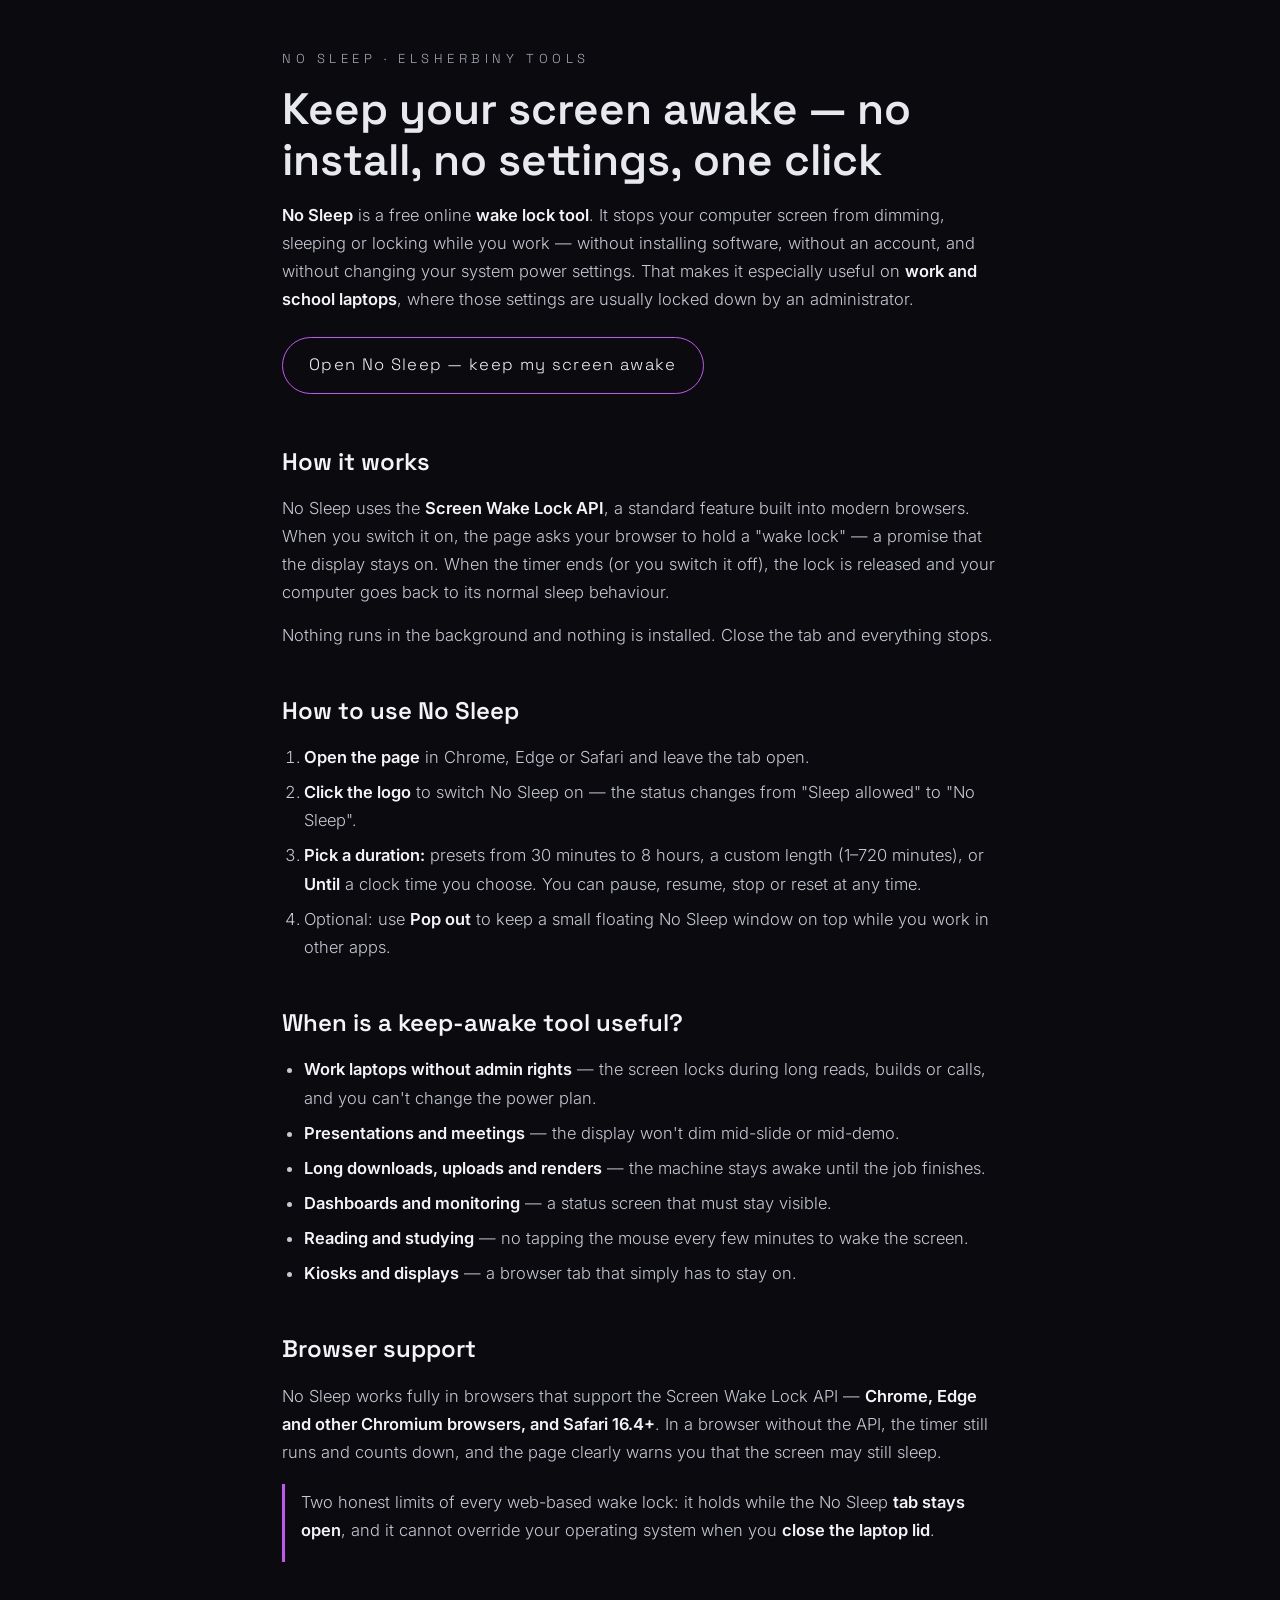
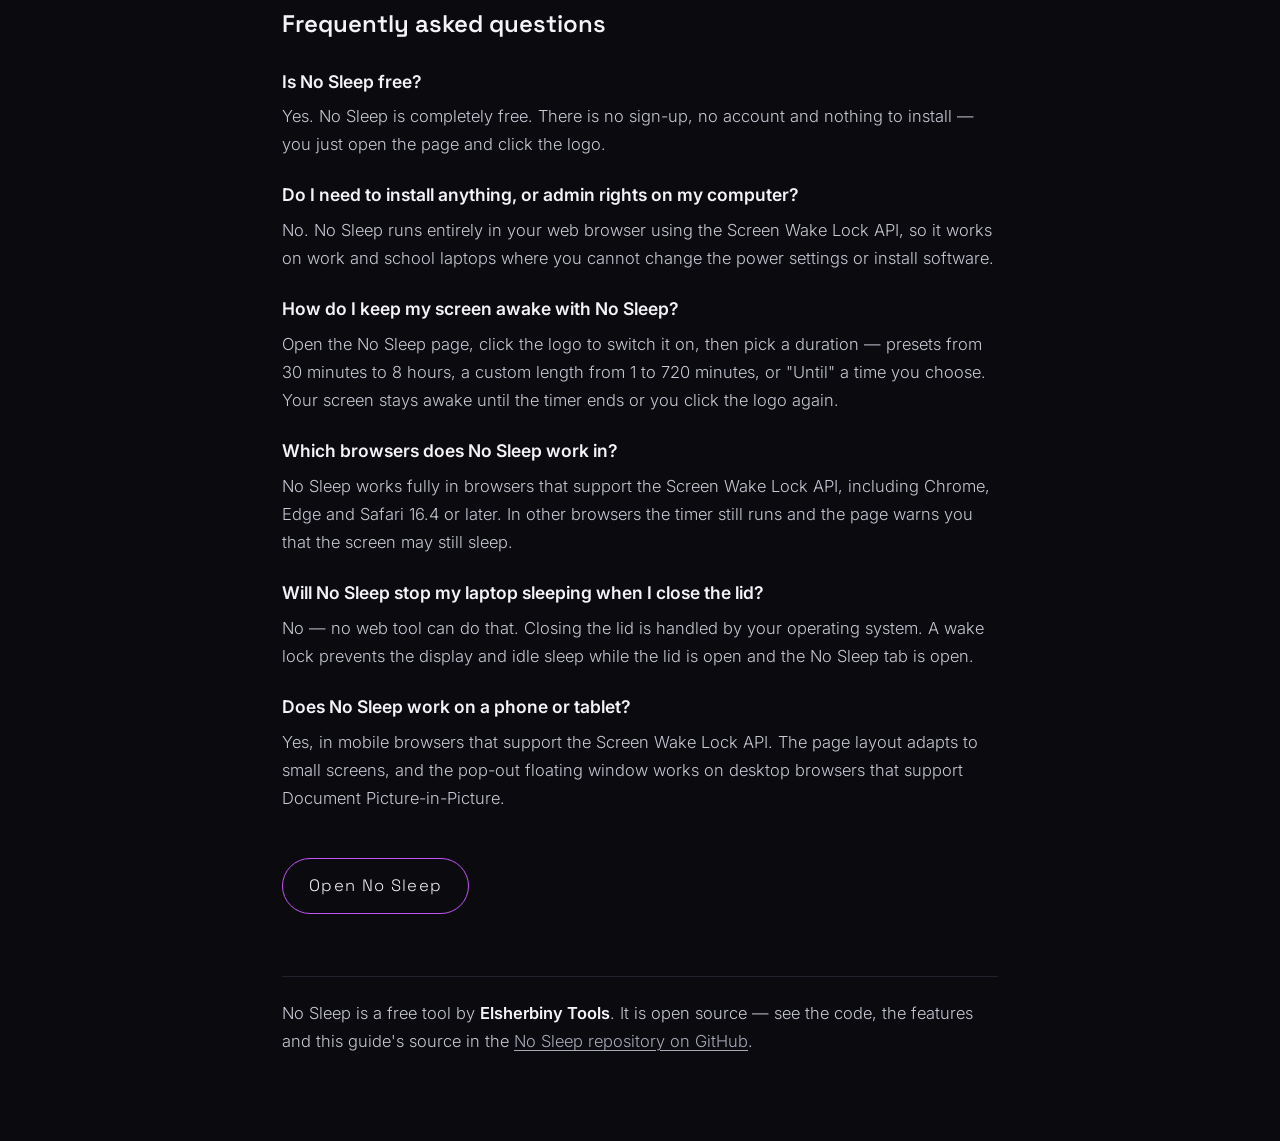
==== guide.html @ e6bfdaba "NoSleep v2.9 — SEO pack: meta/OG/schema, guide & FAQ, sitemap, robots, llms.txt, README" ====
<!DOCTYPE html>
<html lang="en">
<head>
<meta charset="UTF-8">
<meta name="viewport" content="width=device-width, initial-scale=1.0">
<title>How No Sleep Works — Keep Your Screen Awake | Guide & FAQ</title>
<meta name="description" content="How No Sleep keeps your screen awake: what a wake lock is, how to use the tool step by step, when it helps (work laptops, presentations, downloads), browser support, and answers to common questions.">
<link rel="canonical" href="https://mohamedelsherbiny369.github.io/nosleep/guide.html">
<meta name="theme-color" content="#0a0a0f">
<meta property="og:type" content="article">
<meta property="og:site_name" content="No Sleep — Elsherbiny Tools">
<meta property="og:title" content="How No Sleep Works — Guide & FAQ">
<meta property="og:description" content="What a wake lock is, how to keep your screen awake in one click, when it helps, and which browsers support it.">
<meta property="og:url" content="https://mohamedelsherbiny369.github.io/nosleep/guide.html">
<meta property="og:image" content="https://mohamedelsherbiny369.github.io/nosleep/og-image.png">
<meta name="twitter:card" content="summary_large_image">
<meta name="twitter:title" content="How No Sleep Works — Guide & FAQ">
<meta name="twitter:description" content="What a wake lock is, how to keep your screen awake in one click, when it helps, and which browsers support it.">
<meta name="twitter:image" content="https://mohamedelsherbiny369.github.io/nosleep/og-image.png">
<link rel="icon" type="image/png" sizes="512x512" href="assets/favicon.png">
<script type="application/ld+json">
{
  "@context": "https://schema.org",
  "@type": "FAQPage",
  "mainEntity": [
    {
      "@type": "Question",
      "name": "Is No Sleep free?",
      "acceptedAnswer": { "@type": "Answer", "text": "Yes. No Sleep is completely free. There is no sign-up, no account and nothing to install — you just open the page and click the logo." }
    },
    {
      "@type": "Question",
      "name": "Do I need to install anything, or admin rights on my computer?",
      "acceptedAnswer": { "@type": "Answer", "text": "No. No Sleep runs entirely in your web browser using the Screen Wake Lock API, so it works on work and school laptops where you cannot change the power settings or install software." }
    },
    {
      "@type": "Question",
      "name": "How do I keep my screen awake with No Sleep?",
      "acceptedAnswer": { "@type": "Answer", "text": "Open the No Sleep page, click the logo to switch it on, then pick a duration — presets from 30 minutes to 8 hours, a custom length from 1 to 720 minutes, or 'Until' a time you choose. Your screen stays awake until the timer ends or you click the logo again." }
    },
    {
      "@type": "Question",
      "name": "Which browsers does No Sleep work in?",
      "acceptedAnswer": { "@type": "Answer", "text": "No Sleep works fully in browsers that support the Screen Wake Lock API, including Chrome, Edge and Safari 16.4 or later. In other browsers the timer still runs and the page warns you that the screen may still sleep." }
    },
    {
      "@type": "Question",
      "name": "Will No Sleep stop my laptop sleeping when I close the lid?",
      "acceptedAnswer": { "@type": "Answer", "text": "No — no web tool can do that. Closing the lid is handled by your operating system. A wake lock prevents the display and idle sleep while the lid is open and the No Sleep tab is open." }
    },
    {
      "@type": "Question",
      "name": "Does No Sleep work on a phone or tablet?",
      "acceptedAnswer": { "@type": "Answer", "text": "Yes, in mobile browsers that support the Screen Wake Lock API. The page layout adapts to small screens, and the pop-out floating window works on desktop browsers that support Document Picture-in-Picture." }
    }
  ]
}
</script>
<link rel="preconnect" href="https://fonts.googleapis.com">
<link rel="preconnect" href="https://fonts.gstatic.com" crossorigin>
<link href="https://fonts.googleapis.com/css2?family=Space+Grotesk:wght@400;500;600&family=Inter:wght@300;400;500;600&display=swap" rel="stylesheet">
<style>
  * { box-sizing: border-box; margin: 0; padding: 0; }
  body { background:#0a0a0f; color:#e8e8ef; font-family:'Inter',system-ui,sans-serif; line-height:1.7; -webkit-font-smoothing:antialiased; }
  .wrap { max-width: 760px; margin: 0 auto; padding: 48px 22px 72px; }
  .brand { font-family:'Space Grotesk',sans-serif; letter-spacing:.35em; font-size:13px; color:#a7abb8; text-transform:uppercase; }
  h1 { font-family:'Space Grotesk',sans-serif; font-size: clamp(30px, 5.4vw, 44px); line-height:1.15; margin: 14px 0 16px; font-weight:600; }
  h2 { font-family:'Space Grotesk',sans-serif; font-size: 24px; margin: 42px 0 12px; font-weight:600; color:#f4f4f8; }
  p, li { color:#c6c8d2; font-size: 16.5px; font-weight: 300; }
  p { margin: 0 0 14px; }
  ul, ol { margin: 0 0 14px 22px; }
  li { margin-bottom: 7px; }
  strong { color:#f4f4f8; font-weight:600; }
  a { color:#c355f6; text-decoration: underline; text-underline-offset: 3px; }
  .cta { display:inline-block; margin: 10px 0 6px; padding: 13px 26px; border:1px solid #c355f6; border-radius: 999px; color:#f4f4f8; text-decoration:none; font-family:'Space Grotesk',sans-serif; letter-spacing:.08em; }
  .cta:hover { background: rgba(195,85,246,.12); }
  .faq h3 { font-size: 17.5px; margin: 22px 0 6px; color:#f4f4f8; font-weight:600; }
  .note { border-left: 3px solid #c355f6; padding: 4px 0 4px 16px; margin: 18px 0; }
  footer { margin-top: 56px; padding-top: 22px; border-top: 1px solid #23232e; font-size: 14px; color:#8b8e9c; }
  footer a { color:#a7abb8; }
</style>
</head>
<body>
<div class="wrap">

  <p class="brand">No Sleep · Elsherbiny Tools</p>
  <h1>Keep your screen awake — no install, no settings, one click</h1>
  <p><strong>No Sleep</strong> is a free online <strong>wake lock tool</strong>. It stops your computer screen from dimming, sleeping or locking while you work — without installing software, without an account, and without changing your system power settings. That makes it especially useful on <strong>work and school laptops</strong>, where those settings are usually locked down by an administrator.</p>
  <p><a class="cta" href="./">Open No Sleep — keep my screen awake</a></p>

  <h2>How it works</h2>
  <p>No Sleep uses the <strong>Screen Wake Lock API</strong>, a standard feature built into modern browsers. When you switch it on, the page asks your browser to hold a "wake lock" — a promise that the display stays on. When the timer ends (or you switch it off), the lock is released and your computer goes back to its normal sleep behaviour.</p>
  <p>Nothing runs in the background and nothing is installed. Close the tab and everything stops.</p>

  <h2>How to use No Sleep</h2>
  <ol>
    <li><strong>Open the page</strong> in Chrome, Edge or Safari and leave the tab open.</li>
    <li><strong>Click the logo</strong> to switch No Sleep on — the status changes from "Sleep allowed" to "No Sleep".</li>
    <li><strong>Pick a duration:</strong> presets from 30 minutes to 8 hours, a custom length (1–720 minutes), or <strong>Until</strong> a clock time you choose. You can pause, resume, stop or reset at any time.</li>
    <li>Optional: use <strong>Pop out</strong> to keep a small floating No Sleep window on top while you work in other apps.</li>
  </ol>

  <h2>When is a keep-awake tool useful?</h2>
  <ul>
    <li><strong>Work laptops without admin rights</strong> — the screen locks during long reads, builds or calls, and you can't change the power plan.</li>
    <li><strong>Presentations and meetings</strong> — the display won't dim mid-slide or mid-demo.</li>
    <li><strong>Long downloads, uploads and renders</strong> — the machine stays awake until the job finishes.</li>
    <li><strong>Dashboards and monitoring</strong> — a status screen that must stay visible.</li>
    <li><strong>Reading and studying</strong> — no tapping the mouse every few minutes to wake the screen.</li>
    <li><strong>Kiosks and displays</strong> — a browser tab that simply has to stay on.</li>
  </ul>

  <h2>Browser support</h2>
  <p>No Sleep works fully in browsers that support the Screen Wake Lock API — <strong>Chrome, Edge and other Chromium browsers, and Safari 16.4+</strong>. In a browser without the API, the timer still runs and counts down, and the page clearly warns you that the screen may still sleep.</p>
  <div class="note">
    <p>Two honest limits of every web-based wake lock: it holds while the No Sleep <strong>tab stays open</strong>, and it cannot override your operating system when you <strong>close the laptop lid</strong>.</p>
  </div>

  <h2>Frequently asked questions</h2>
  <div class="faq">
    <h3>Is No Sleep free?</h3>
    <p>Yes. No Sleep is completely free. There is no sign-up, no account and nothing to install — you just open the page and click the logo.</p>

    <h3>Do I need to install anything, or admin rights on my computer?</h3>
    <p>No. No Sleep runs entirely in your web browser using the Screen Wake Lock API, so it works on work and school laptops where you cannot change the power settings or install software.</p>

    <h3>How do I keep my screen awake with No Sleep?</h3>
    <p>Open the No Sleep page, click the logo to switch it on, then pick a duration — presets from 30 minutes to 8 hours, a custom length from 1 to 720 minutes, or "Until" a time you choose. Your screen stays awake until the timer ends or you click the logo again.</p>

    <h3>Which browsers does No Sleep work in?</h3>
    <p>No Sleep works fully in browsers that support the Screen Wake Lock API, including Chrome, Edge and Safari 16.4 or later. In other browsers the timer still runs and the page warns you that the screen may still sleep.</p>

    <h3>Will No Sleep stop my laptop sleeping when I close the lid?</h3>
    <p>No — no web tool can do that. Closing the lid is handled by your operating system. A wake lock prevents the display and idle sleep while the lid is open and the No Sleep tab is open.</p>

    <h3>Does No Sleep work on a phone or tablet?</h3>
    <p>Yes, in mobile browsers that support the Screen Wake Lock API. The page layout adapts to small screens, and the pop-out floating window works on desktop browsers that support Document Picture-in-Picture.</p>
  </div>

  <p style="margin-top:36px;"><a class="cta" href="./">Open No Sleep</a></p>

  <footer>
    <p>No Sleep is a free tool by <strong>Elsherbiny Tools</strong>. It is open source — see the code, the features and this guide's source in the <a href="https://github.com/mohamedelsherbiny369/nosleep">No Sleep repository on GitHub</a>.</p>
  </footer>

</div>
</body>
</html>
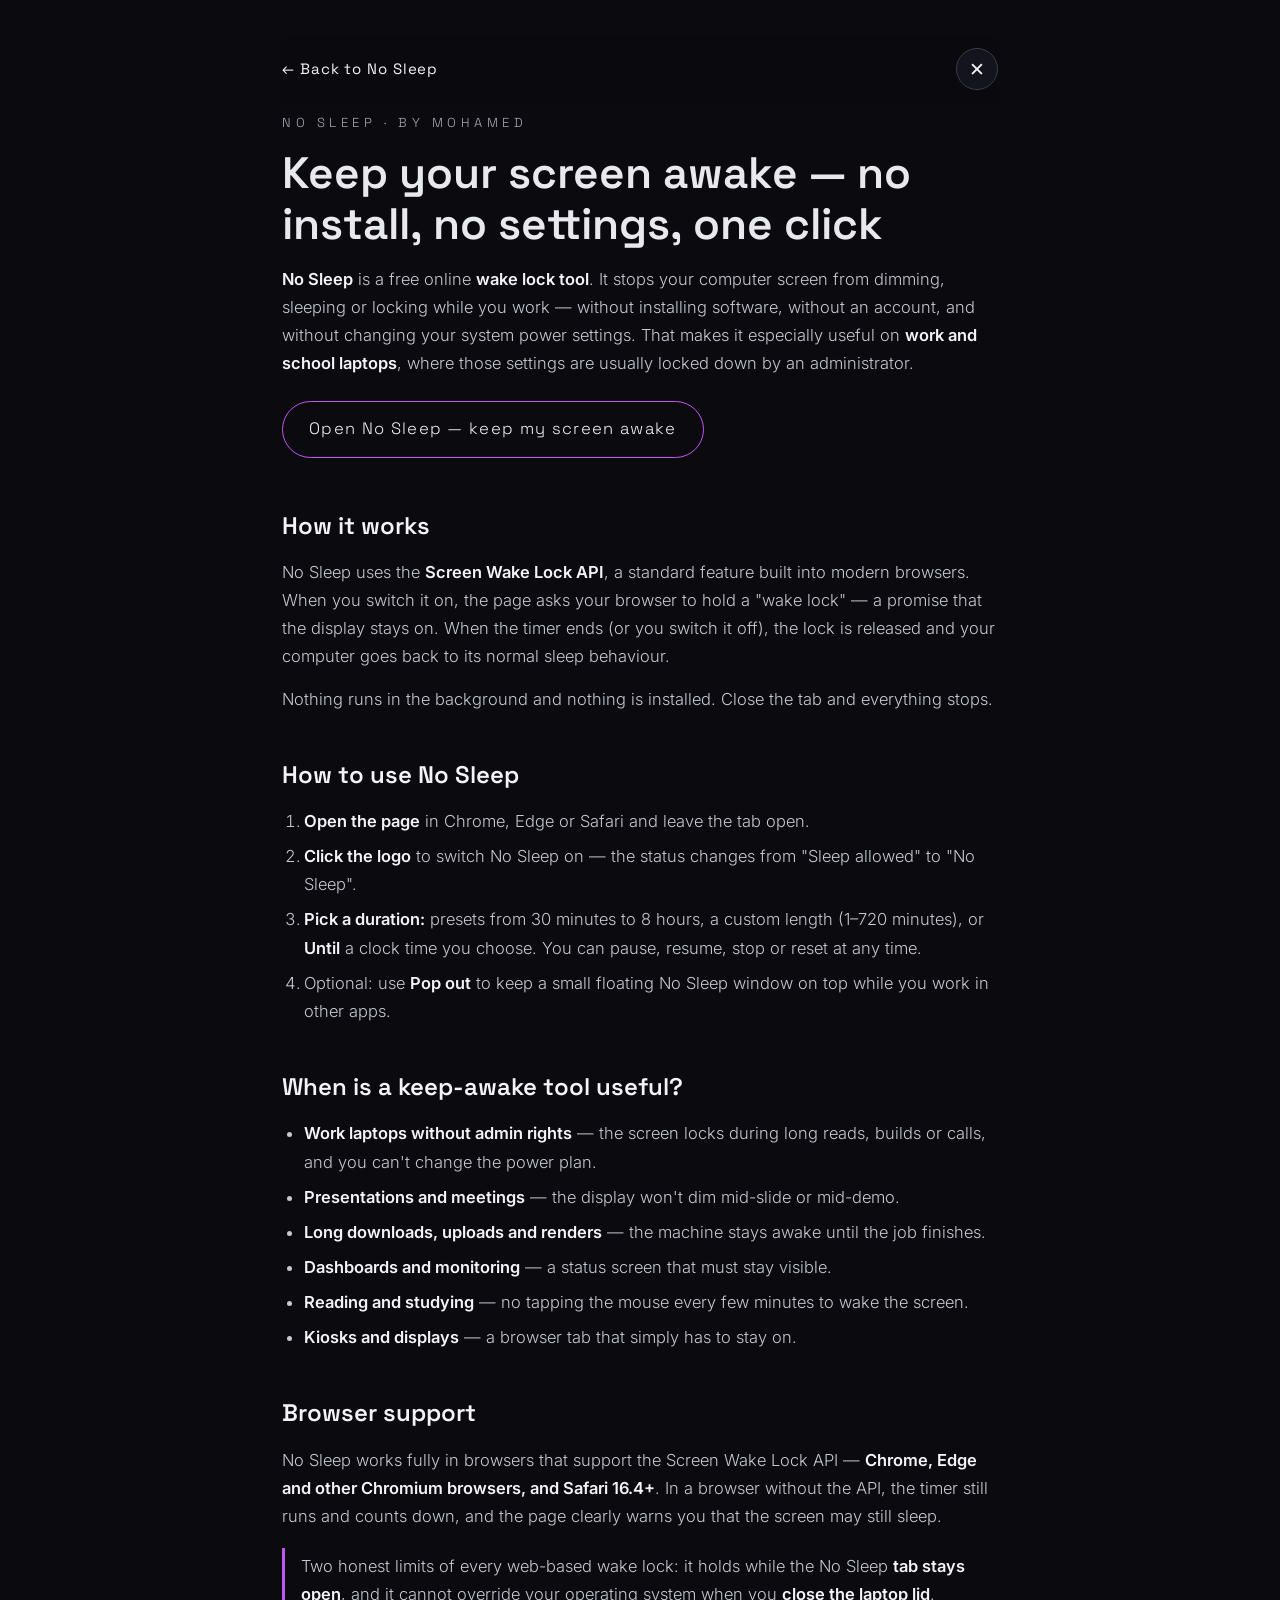
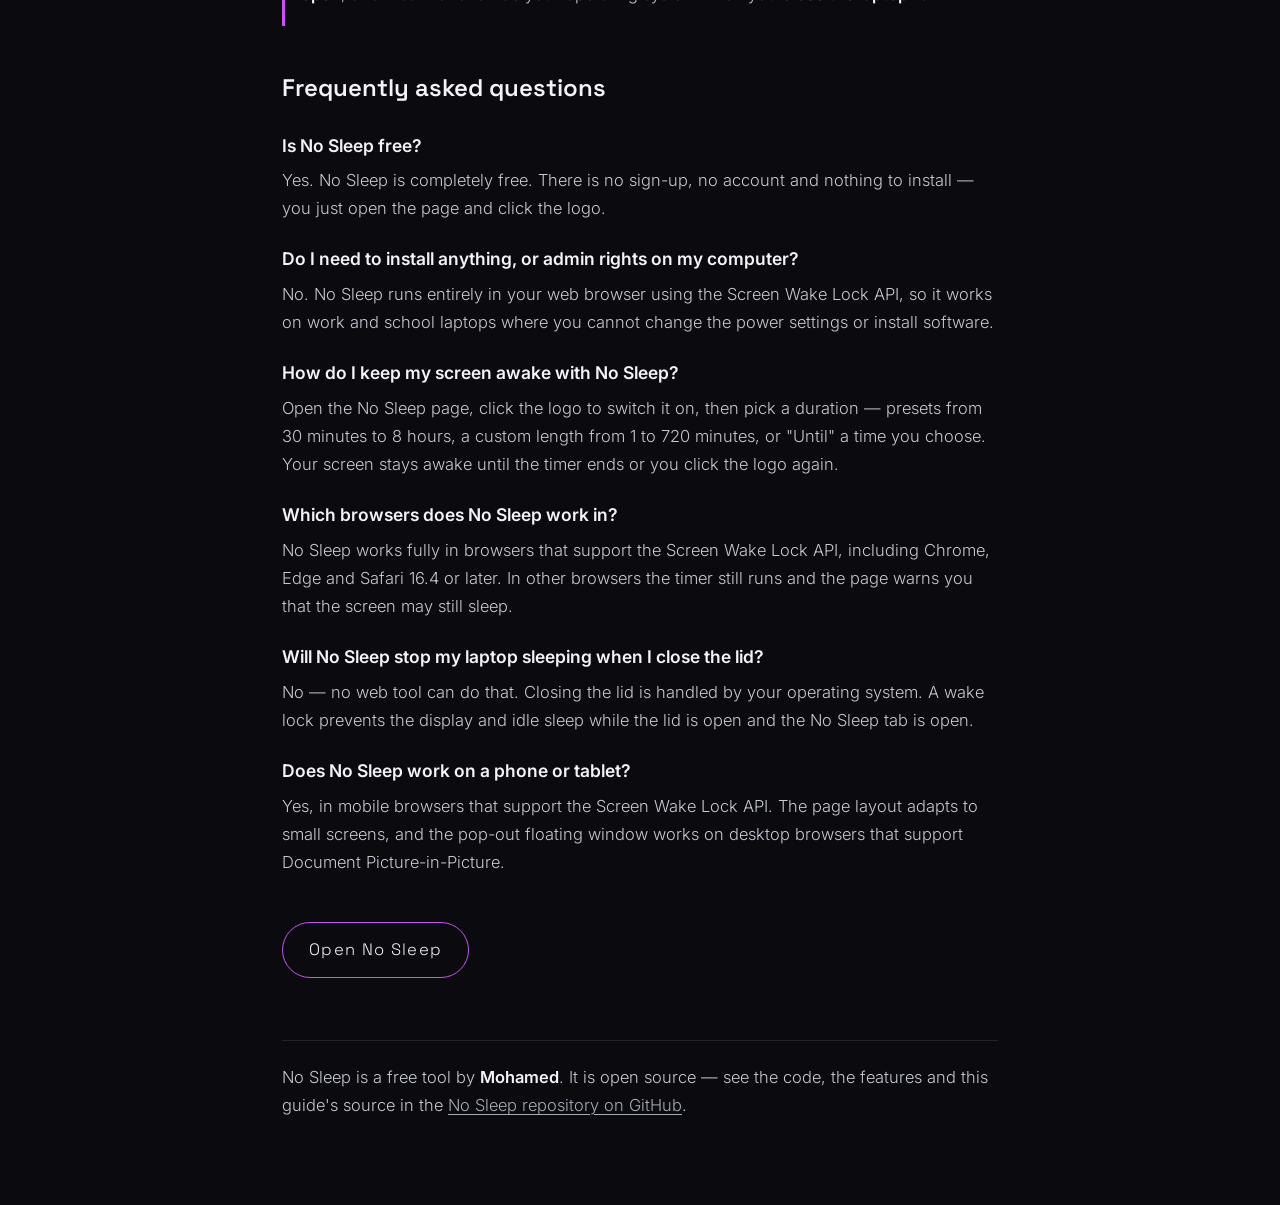
==== commit fc93f5d7: "NoSleep v2.9.1 — guide close/back bar + by Mohamed byline" ====
--- a/guide.html
+++ b/guide.html
@@ -8,7 +8,7 @@
 <link rel="canonical" href="https://mohamedelsherbiny369.github.io/nosleep/guide.html">
 <meta name="theme-color" content="#0a0a0f">
 <meta property="og:type" content="article">
-<meta property="og:site_name" content="No Sleep — Elsherbiny Tools">
+<meta property="og:site_name" content="No Sleep — by Mohamed">
 <meta property="og:title" content="How No Sleep Works — Guide & FAQ">
 <meta property="og:description" content="What a wake lock is, how to keep your screen awake in one click, when it helps, and which browsers support it.">
 <meta property="og:url" content="https://mohamedelsherbiny369.github.io/nosleep/guide.html">
@@ -64,6 +64,11 @@
   body { background:#0a0a0f; color:#e8e8ef; font-family:'Inter',system-ui,sans-serif; line-height:1.7; -webkit-font-smoothing:antialiased; }
   .wrap { max-width: 760px; margin: 0 auto; padding: 48px 22px 72px; }
   .brand { font-family:'Space Grotesk',sans-serif; letter-spacing:.35em; font-size:13px; color:#a7abb8; text-transform:uppercase; }
+  .topbar { position: sticky; top: 0; z-index: 10; display: flex; justify-content: space-between; align-items: center; padding: 12px 0; margin: -12px 0 10px; background: rgba(10,10,15,.94); }
+  .topbar .back { font-family:'Space Grotesk',sans-serif; font-size: 15px; letter-spacing:.06em; color:#f4f4f8; text-decoration: none; }
+  .topbar .back:hover { color:#c355f6; }
+  .topbar .close { width: 42px; height: 42px; flex: 0 0 42px; display: flex; align-items: center; justify-content: center; border: 1px solid #3a3a4c; border-radius: 50%; color:#f4f4f8; text-decoration: none; font-size: 19px; line-height: 1; background:#14141d; }
+  .topbar .close:hover { border-color:#c355f6; color:#c355f6; }
   h1 { font-family:'Space Grotesk',sans-serif; font-size: clamp(30px, 5.4vw, 44px); line-height:1.15; margin: 14px 0 16px; font-weight:600; }
   h2 { font-family:'Space Grotesk',sans-serif; font-size: 24px; margin: 42px 0 12px; font-weight:600; color:#f4f4f8; }
   p, li { color:#c6c8d2; font-size: 16.5px; font-weight: 300; }
@@ -83,7 +88,12 @@
 <body>
 <div class="wrap">
 
-  <p class="brand">No Sleep · Elsherbiny Tools</p>
+  <div class="topbar">
+    <a class="back" href="./">← Back to No Sleep</a>
+    <a class="close" href="./" aria-label="Close this guide and return to the No Sleep tool">✕</a>
+  </div>
+
+  <p class="brand">No Sleep · by Mohamed</p>
   <h1>Keep your screen awake — no install, no settings, one click</h1>
   <p><strong>No Sleep</strong> is a free online <strong>wake lock tool</strong>. It stops your computer screen from dimming, sleeping or locking while you work — without installing software, without an account, and without changing your system power settings. That makes it especially useful on <strong>work and school laptops</strong>, where those settings are usually locked down by an administrator.</p>
   <p><a class="cta" href="./">Open No Sleep — keep my screen awake</a></p>
@@ -140,7 +150,7 @@
   <p style="margin-top:36px;"><a class="cta" href="./">Open No Sleep</a></p>
 
   <footer>
-    <p>No Sleep is a free tool by <strong>Elsherbiny Tools</strong>. It is open source — see the code, the features and this guide's source in the <a href="https://github.com/mohamedelsherbiny369/nosleep">No Sleep repository on GitHub</a>.</p>
+    <p>No Sleep is a free tool by <strong>Mohamed</strong>. It is open source — see the code, the features and this guide's source in the <a href="https://github.com/mohamedelsherbiny369/nosleep">No Sleep repository on GitHub</a>.</p>
   </footer>
 
 </div>
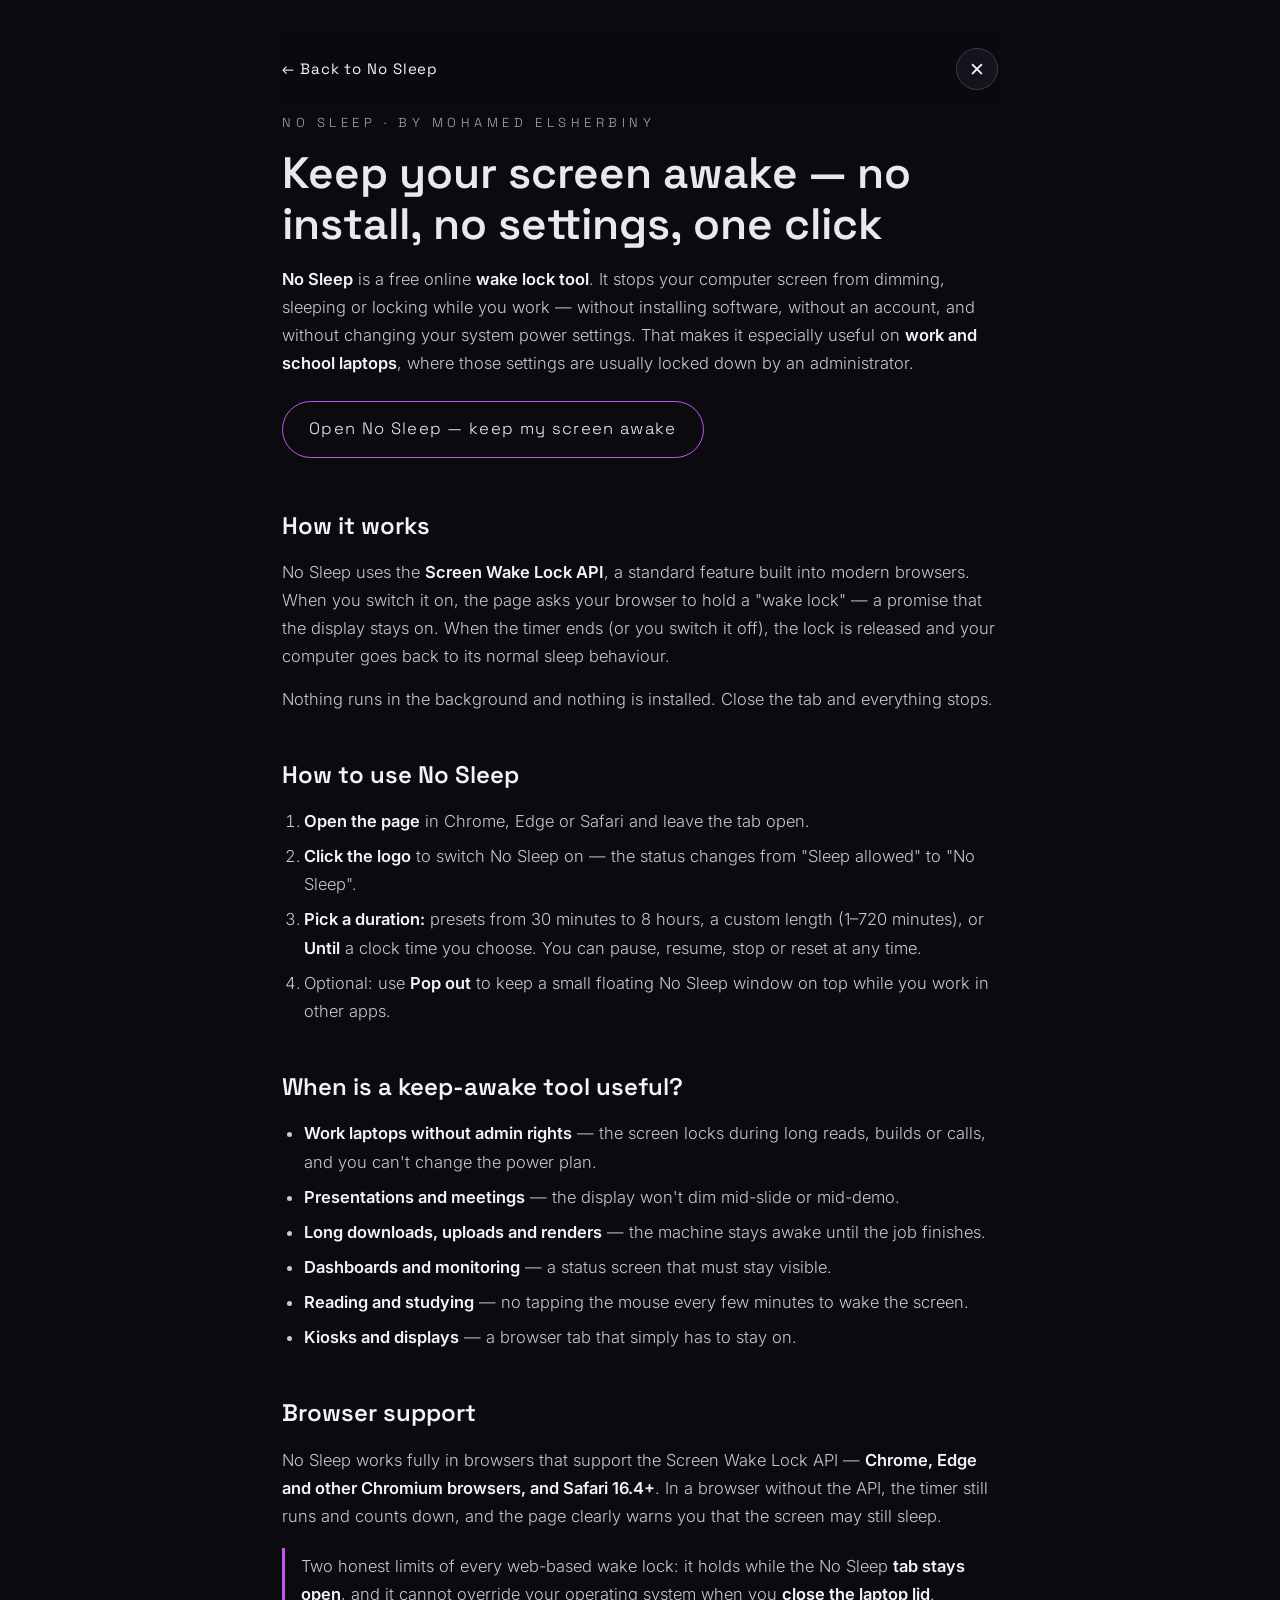
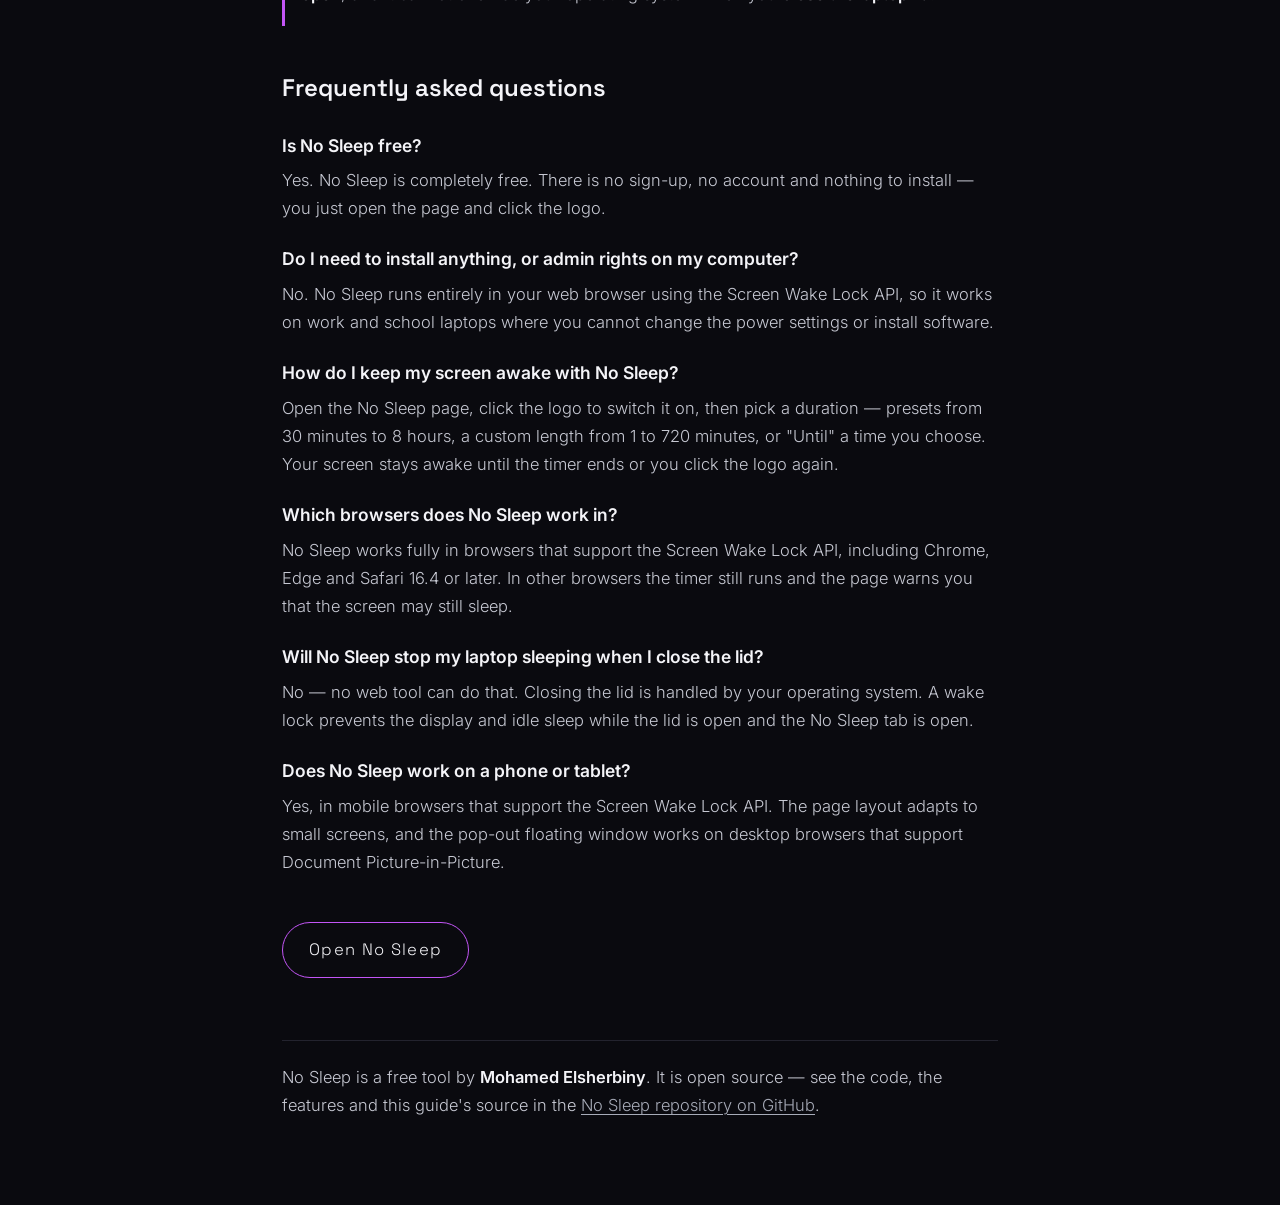
==== commit 6c4347cc: "NoSleep v2.9.2 — byline split: Elsherbiny Tools on the tool, by Mohamed Elsherbiny on the guide" ====
--- a/guide.html
+++ b/guide.html
@@ -8,7 +8,7 @@
 <link rel="canonical" href="https://mohamedelsherbiny369.github.io/nosleep/guide.html">
 <meta name="theme-color" content="#0a0a0f">
 <meta property="og:type" content="article">
-<meta property="og:site_name" content="No Sleep — by Mohamed">
+<meta property="og:site_name" content="No Sleep — by Mohamed Elsherbiny">
 <meta property="og:title" content="How No Sleep Works — Guide & FAQ">
 <meta property="og:description" content="What a wake lock is, how to keep your screen awake in one click, when it helps, and which browsers support it.">
 <meta property="og:url" content="https://mohamedelsherbiny369.github.io/nosleep/guide.html">
@@ -93,7 +93,7 @@
     <a class="close" href="./" aria-label="Close this guide and return to the No Sleep tool">✕</a>
   </div>
 
-  <p class="brand">No Sleep · by Mohamed</p>
+  <p class="brand">No Sleep · by Mohamed Elsherbiny</p>
   <h1>Keep your screen awake — no install, no settings, one click</h1>
   <p><strong>No Sleep</strong> is a free online <strong>wake lock tool</strong>. It stops your computer screen from dimming, sleeping or locking while you work — without installing software, without an account, and without changing your system power settings. That makes it especially useful on <strong>work and school laptops</strong>, where those settings are usually locked down by an administrator.</p>
   <p><a class="cta" href="./">Open No Sleep — keep my screen awake</a></p>
@@ -150,7 +150,7 @@
   <p style="margin-top:36px;"><a class="cta" href="./">Open No Sleep</a></p>
 
   <footer>
-    <p>No Sleep is a free tool by <strong>Mohamed</strong>. It is open source — see the code, the features and this guide's source in the <a href="https://github.com/mohamedelsherbiny369/nosleep">No Sleep repository on GitHub</a>.</p>
+    <p>No Sleep is a free tool by <strong>Mohamed Elsherbiny</strong>. It is open source — see the code, the features and this guide's source in the <a href="https://github.com/mohamedelsherbiny369/nosleep">No Sleep repository on GitHub</a>.</p>
   </footer>
 
 </div>
